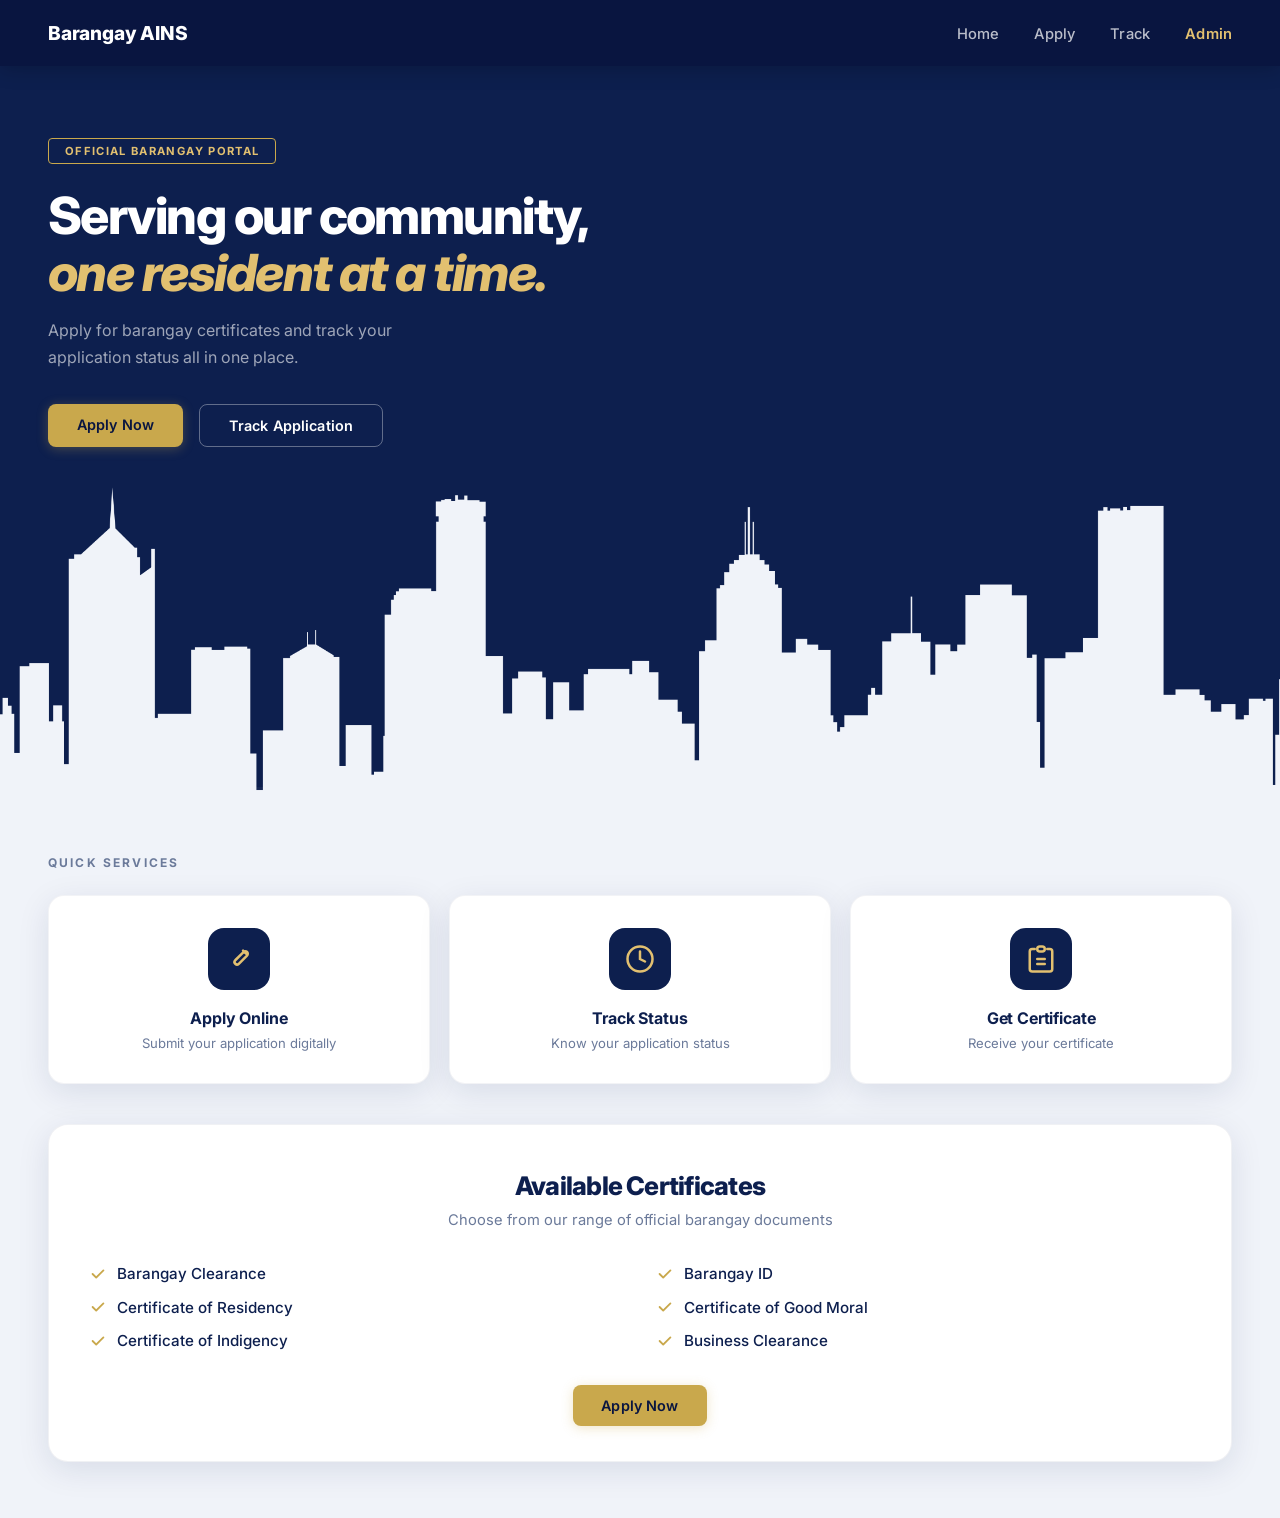
==== barangay_webapp/app/templates/user/index.html @ af9fe913 "User frontend; - index.html and index.css - apply.html, apply.css, and apply.js - track.html, track." ====
<!DOCTYPE html>
<html lang="en">
<head>
  <meta charset="UTF-8" />
  <meta name="viewport" content="width=device-width, initial-scale=1.0"/>
  <title>Barangay AINS – Official Portal</title>
  <link rel="stylesheet" href="../../static/css/index.css">
  <link href="https://fonts.googleapis.com/css2?family=Inter:wght@300;400;500;600;700;800;900&display=swap" rel="stylesheet"/>
</head>
<body>

  <!-- NAVBAR -->
  <nav class="navbar">
    <div class="nav-brand">Barangay AINS</div>
    <ul class="nav-links">
      <li><a href="index.html">Home</a></li>
      <li><a href="apply.html">Apply</a></li>
      <li><a href="track.html">Track</a></li>
      <li><a href="admin.html" class="nav-admin">Admin</a></li>
    </ul>
  </nav>

  <!-- HERO -->
  <section class="hero">
    <div class="hero-content">
      <span class="hero-badge">Official Barangay Portal</span>
      <h1 class="hero-title">
        Serving our community,<br>
        <span class="hero-title-accent">one resident at a time.</span>
      </h1>
      <p class="hero-sub">Apply for barangay certificates and track your application status all in one place.</p>
      <div class="hero-actions">
        <a href="apply.html" class="btn btn-primary">Apply Now</a>
        <a href="track.html" class="btn btn-outline">Track Application</a>
      </div>
    </div>
    <div class="hero-skyline">
      <img src="../../static/images/background.png" alt="City Skyline" />
    </div>
  </section>

  <!-- QUICK SERVICES -->
<section class="quick-services">
  <p class="section-label">Quick Services</p>
  <div class="services-grid">

    <a href="apply.html" class="service-card">
      <div class="service-icon">
        <svg xmlns="http://www.w3.org/2000/svg" width="30" height="30" fill="none" viewBox="0 0 24 24" stroke="currentColor" stroke-width="2">
          <path stroke-linecap="round" stroke-linejoin="round" d="M15.232 5.232l3.536 3.536M9 13l6.586-6.586a2 2 0 112.828 2.828L11.828 15.828A2 2 0 019 13z"/>
        </svg>
      </div>
      <h3>Apply Online</h3>
      <p>Submit your application digitally</p>
    </a>

    <a href="track.html" class="service-card">
      <div class="service-icon">
        <svg xmlns="http://www.w3.org/2000/svg" width="30" height="30" fill="none" viewBox="0 0 24 24" stroke="currentColor" stroke-width="2">
          <circle cx="12" cy="12" r="10"/>
          <path stroke-linecap="round" d="M12 6v6l4 2"/>
        </svg>
      </div>
      <h3>Track Status</h3>
      <p>Know your application status</p>
    </a>

    <a href="track.html" class="service-card">
      <div class="service-icon">
        <svg xmlns="http://www.w3.org/2000/svg" width="30" height="30" fill="none" viewBox="0 0 24 24" stroke="currentColor" stroke-width="2">
          <path stroke-linecap="round" stroke-linejoin="round" d="M9 12h6M9 16h6M7 4H5a2 2 0 00-2 2v14a2 2 0 002 2h14a2 2 0 002-2V6a2 2 0 00-2-2h-2M9 4a2 2 0 002 2h2a2 2 0 002-2M9 4a2 2 0 012-2h2a2 2 0 012 2"/>
        </svg>
      </div>
      <h3>Get Certificate</h3>
      <p>Receive your certificate</p>
    </a>

  </div>
</section>

  <!-- AVAILABLE CERTIFICATES -->
  <section class="certificates">
    <div class="cert-card">
      <h2 class="cert-title">Available Certificates</h2>
      <p class="cert-subtitle">Choose from our range of official barangay documents</p>
      <div class="cert-grid">
        <ul class="cert-list">
          <li>
            <svg class="check-icon" viewBox="0 0 20 20" fill="currentColor">
              <path fill-rule="evenodd" d="M16.707 5.293a1 1 0 010 1.414l-8 8a1 1 0 01-1.414 0l-4-4a1 1 0 011.414-1.414L8 12.586l7.293-7.293a1 1 0 011.414 0z" clip-rule="evenodd"/>
            </svg>
            Barangay Clearance
          </li>
          <li>
            <svg class="check-icon" viewBox="0 0 20 20" fill="currentColor">
              <path fill-rule="evenodd" d="M16.707 5.293a1 1 0 010 1.414l-8 8a1 1 0 01-1.414 0l-4-4a1 1 0 011.414-1.414L8 12.586l7.293-7.293a1 1 0 011.414 0z" clip-rule="evenodd"/>
            </svg>
            Certificate of Residency
          </li>
          <li>
            <svg class="check-icon" viewBox="0 0 20 20" fill="currentColor">
              <path fill-rule="evenodd" d="M16.707 5.293a1 1 0 010 1.414l-8 8a1 1 0 01-1.414 0l-4-4a1 1 0 011.414-1.414L8 12.586l7.293-7.293a1 1 0 011.414 0z" clip-rule="evenodd"/>
            </svg>
            Certificate of Indigency
          </li>
        </ul>
        <ul class="cert-list">
          <li>
            <svg class="check-icon" viewBox="0 0 20 20" fill="currentColor">
              <path fill-rule="evenodd" d="M16.707 5.293a1 1 0 010 1.414l-8 8a1 1 0 01-1.414 0l-4-4a1 1 0 011.414-1.414L8 12.586l7.293-7.293a1 1 0 011.414 0z" clip-rule="evenodd"/>
            </svg>
            Barangay ID
          </li>
          <li>
            <svg class="check-icon" viewBox="0 0 20 20" fill="currentColor">
              <path fill-rule="evenodd" d="M16.707 5.293a1 1 0 010 1.414l-8 8a1 1 0 01-1.414 0l-4-4a1 1 0 011.414-1.414L8 12.586l7.293-7.293a1 1 0 011.414 0z" clip-rule="evenodd"/>
            </svg>
            Certificate of Good Moral
          </li>
          <li>
            <svg class="check-icon" viewBox="0 0 20 20" fill="currentColor">
              <path fill-rule="evenodd" d="M16.707 5.293a1 1 0 010 1.414l-8 8a1 1 0 01-1.414 0l-4-4a1 1 0 011.414-1.414L8 12.586l7.293-7.293a1 1 0 011.414 0z" clip-rule="evenodd"/>
            </svg>
            Business Clearance
          </li>
        </ul>
      </div>
      <div class="cert-action">
        <a href="apply.html" class="btn btn-primary">Apply Now</a>
      </div>
    </div>
  </section>

</body>
</html>
---- barangay_webapp/app/static/css/index.css ----
/* =============================================
   BARANGAY AINS — index.css
   Font: Inter (unified across entire page)
   ============================================= */

*, *::before, *::after {
  box-sizing: border-box;
  margin: 0;
  padding: 0;
}

:root {
  --navy:        #0d1f4e;
  --navy-dark:   #091540;
  --navy-mid:    #162660;
  --gold:        #c9a84c;
  --gold-light:  #e2c070;
  --white:       #ffffff;
  --off-white:   #f0f3f9;
  --text-muted:  #6b7a9a;
  --card-shadow: 0 8px 32px rgba(13,31,78,0.10);
  --font:        'Inter', sans-serif;
}

html { scroll-behavior: smooth; }

body {
  font-family: var(--font);
  background-color: var(--off-white);
  color: var(--navy);
  min-height: 100vh;
  -webkit-font-smoothing: antialiased;
}

/* ── NAVBAR ─────────────────────────────────── */
.navbar {
  display: flex;
  align-items: center;
  justify-content: space-between;
  padding: 0 3rem;
  height: 66px;
  background-color: var(--navy-dark);
  position: sticky;
  top: 0;
  z-index: 100;
  box-shadow: 0 2px 20px rgba(0,0,0,0.22);
}

.nav-brand {
  font-family: var(--font);
  font-size: 1.2rem;
  font-weight: 800;
  color: var(--white);
  letter-spacing: -0.01em;
}

.nav-links {
  display: flex;
  gap: 2.2rem;
  list-style: none;
}

.nav-links a {
  color: rgba(255,255,255,0.72);
  text-decoration: none;
  font-size: 0.92rem;
  font-weight: 500;
  letter-spacing: 0.01em;
  transition: color 0.2s;
}

.nav-links a:hover       { color: var(--gold-light); }
.nav-links .nav-admin    { color: var(--gold-light); font-weight: 600; }

/* ── HERO ───────────────────────────────────── */
.hero {
  background-color: var(--navy);
  position: relative;
  overflow: hidden;
  min-height: 420px;
  display: flex;
  flex-direction: column;
  justify-content: flex-end;
  padding: 4.5rem 3rem 0;
}

.hero-content {
  position: relative;
  z-index: 2;
  max-width: 580px;
  animation: fadeUp 0.7s ease both;
}

@keyframes fadeUp {
  from { opacity: 0; transform: translateY(28px); }
  to   { opacity: 1; transform: translateY(0); }
}

.hero-badge {
  display: inline-block;
  border: 1.5px solid var(--gold);
  color: var(--gold-light);
  font-family: var(--font);
  font-size: 0.7rem;
  font-weight: 700;
  letter-spacing: 0.12em;
  text-transform: uppercase;
  padding: 0.32rem 1rem;
  border-radius: 4px;
  margin-bottom: 1.4rem;
}

.hero-title {
  font-family: var(--font);
  font-size: clamp(2.2rem, 5.5vw, 3.2rem);
  font-weight: 800;
  color: var(--white);
  line-height: 1.12;
  letter-spacing: -0.03em;
  margin-bottom: 1rem;
}

.hero-title-accent {
  color: var(--gold-light);
  font-weight: 800;
  font-style: italic;
}

.hero-sub {
  color: rgba(255,255,255,0.6);
  font-family: var(--font);
  font-size: 1rem;
  font-weight: 400;
  line-height: 1.7;
  margin-bottom: 2rem;
  max-width: 420px;
}

.hero-actions {
  display: flex;
  gap: 1rem;
  flex-wrap: wrap;
  margin-bottom: 2.5rem;
}

/* ── SKYLINE ────────────────────────────────── */
.hero-skyline {
  width: 100vw;
  position: relative;
  left: 50%;
  transform: translateX(-50%);
}

.hero-skyline img {
  width: 100%;
  height: auto;
  display: block;
}

/* ── BUTTONS ────────────────────────────────── */
.btn {
  display: inline-block;
  font-family: var(--font);
  font-size: 0.9rem;
  font-weight: 600;
  letter-spacing: 0.01em;
  padding: 0.75rem 1.8rem;
  border-radius: 8px;
  text-decoration: none;
  transition: background 0.2s, color 0.2s, box-shadow 0.2s, transform 0.15s;
  cursor: pointer;
}

.btn-primary {
  background: var(--gold);
  color: var(--navy-dark);
  box-shadow: 0 2px 12px rgba(201,168,76,0.30);
}

.btn-primary:hover {
  background: var(--gold-light);
  transform: translateY(-2px);
  box-shadow: 0 6px 20px rgba(201,168,76,0.40);
}

.btn-outline {
  background: transparent;
  color: var(--white);
  border: 1.5px solid rgba(255,255,255,0.35);
}

.btn-outline:hover {
  border-color: var(--gold-light);
  color: var(--gold-light);
  transform: translateY(-2px);
}

/* ── QUICK SERVICES ─────────────────────────── */
.quick-services {
  background: var(--off-white);
  padding: 3.5rem 3rem 2.5rem;
}

.section-label {
  font-family: var(--font);
  font-size: 0.75rem;
  font-weight: 700;
  letter-spacing: 0.18em;
  color: var(--text-muted);
  text-transform: uppercase;
  margin-bottom: 1.6rem;
}

.services-grid {
  display: grid;
  grid-template-columns: repeat(3, 1fr);
  gap: 1.2rem;
}

.service-card {
  text-decoration: none;      /* remove underline */
  color: inherit;             /* keep text color from parent */
  display: flex;              /* already there, but ensure it's present */
  flex-direction: column;
  align-items: center;
  text-align: center;
  background: var(--white);
  border-radius: 16px;
  padding: 2rem 1.5rem 1.8rem;
  display: flex;
  flex-direction: column;
  align-items: center;
  text-align: center;
  box-shadow: var(--card-shadow);
  transition: transform 0.2s, box-shadow 0.2s;
  cursor: pointer;
  border: 1px solid rgba(13,31,78,0.05);
}

.service-card:hover {
  transform: translateY(-5px);
  box-shadow: 0 18px 44px rgba(13,31,78,0.13);
}

.service-icon {
  width: 62px;
  height: 62px;
  border-radius: 16px;
  background: var(--navy);
  display: flex;
  align-items: center;
  justify-content: center;
  color: var(--gold-light);
  margin-bottom: 1.1rem;
  transition: background 0.2s;
}

.service-card:hover .service-icon {
  background: var(--gold);
  color: var(--navy-dark);
}

.service-card h3 {
  font-family: var(--font);
  font-size: 1rem;
  font-weight: 700;
  color: var(--navy);
  margin-bottom: 0.4rem;
  letter-spacing: -0.01em;
}

.service-card p {
  font-family: var(--font);
  font-size: 0.82rem;
  font-weight: 400;
  color: var(--text-muted);
  line-height: 1.5;
}

/* ── CERTIFICATES ───────────────────────────── */
.certificates {
  padding: 0 3rem 3.5rem;
  background: var(--off-white);
}

.cert-card {
  background: var(--white);
  border-radius: 20px;
  box-shadow: var(--card-shadow);
  padding: 2.8rem 2.5rem 2.2rem;
  border: 1px solid rgba(13,31,78,0.06);
}

.cert-title {
  font-family: var(--font);
  font-size: 1.6rem;
  font-weight: 800;
  letter-spacing: -0.03em;
  color: var(--navy);
  text-align: center;
  margin-bottom: 0.5rem;
}

.cert-subtitle {
  font-family: var(--font);
  font-size: 0.92rem;
  font-weight: 400;
  color: var(--text-muted);
  text-align: center;
  margin-bottom: 2rem;
  line-height: 1.6;
}

.cert-grid {
  display: grid;
  grid-template-columns: 1fr 1fr;
  gap: 0.5rem 2rem;
  margin-bottom: 2.2rem;
}

.cert-list {
  list-style: none;
  display: flex;
  flex-direction: column;
  gap: 0.9rem;
}

.cert-list li {
  display: flex;
  align-items: center;
  gap: 0.65rem;
  font-family: var(--font);
  font-size: 0.95rem;
  font-weight: 500;
  color: var(--navy);
}

.check-icon {
  width: 18px;
  height: 18px;
  color: var(--gold);
  flex-shrink: 0;
}

.cert-action {
  text-align: center;
}

/* ── RESPONSIVE ─────────────────────────────── */
@media (max-width: 640px) {
  .navbar          { padding: 0 1.4rem; }
  .nav-links       { gap: 1.2rem; }
  .hero            { padding: 3rem 1.4rem 0; }
  .quick-services  { padding: 2.5rem 1.4rem 2rem; }
  .certificates    { padding: 0 1.4rem 2.5rem; }
  .services-grid   { grid-template-columns: 1fr; }
  .cert-grid       { grid-template-columns: 1fr; }
  .hero-title      { font-size: 2rem; }
}
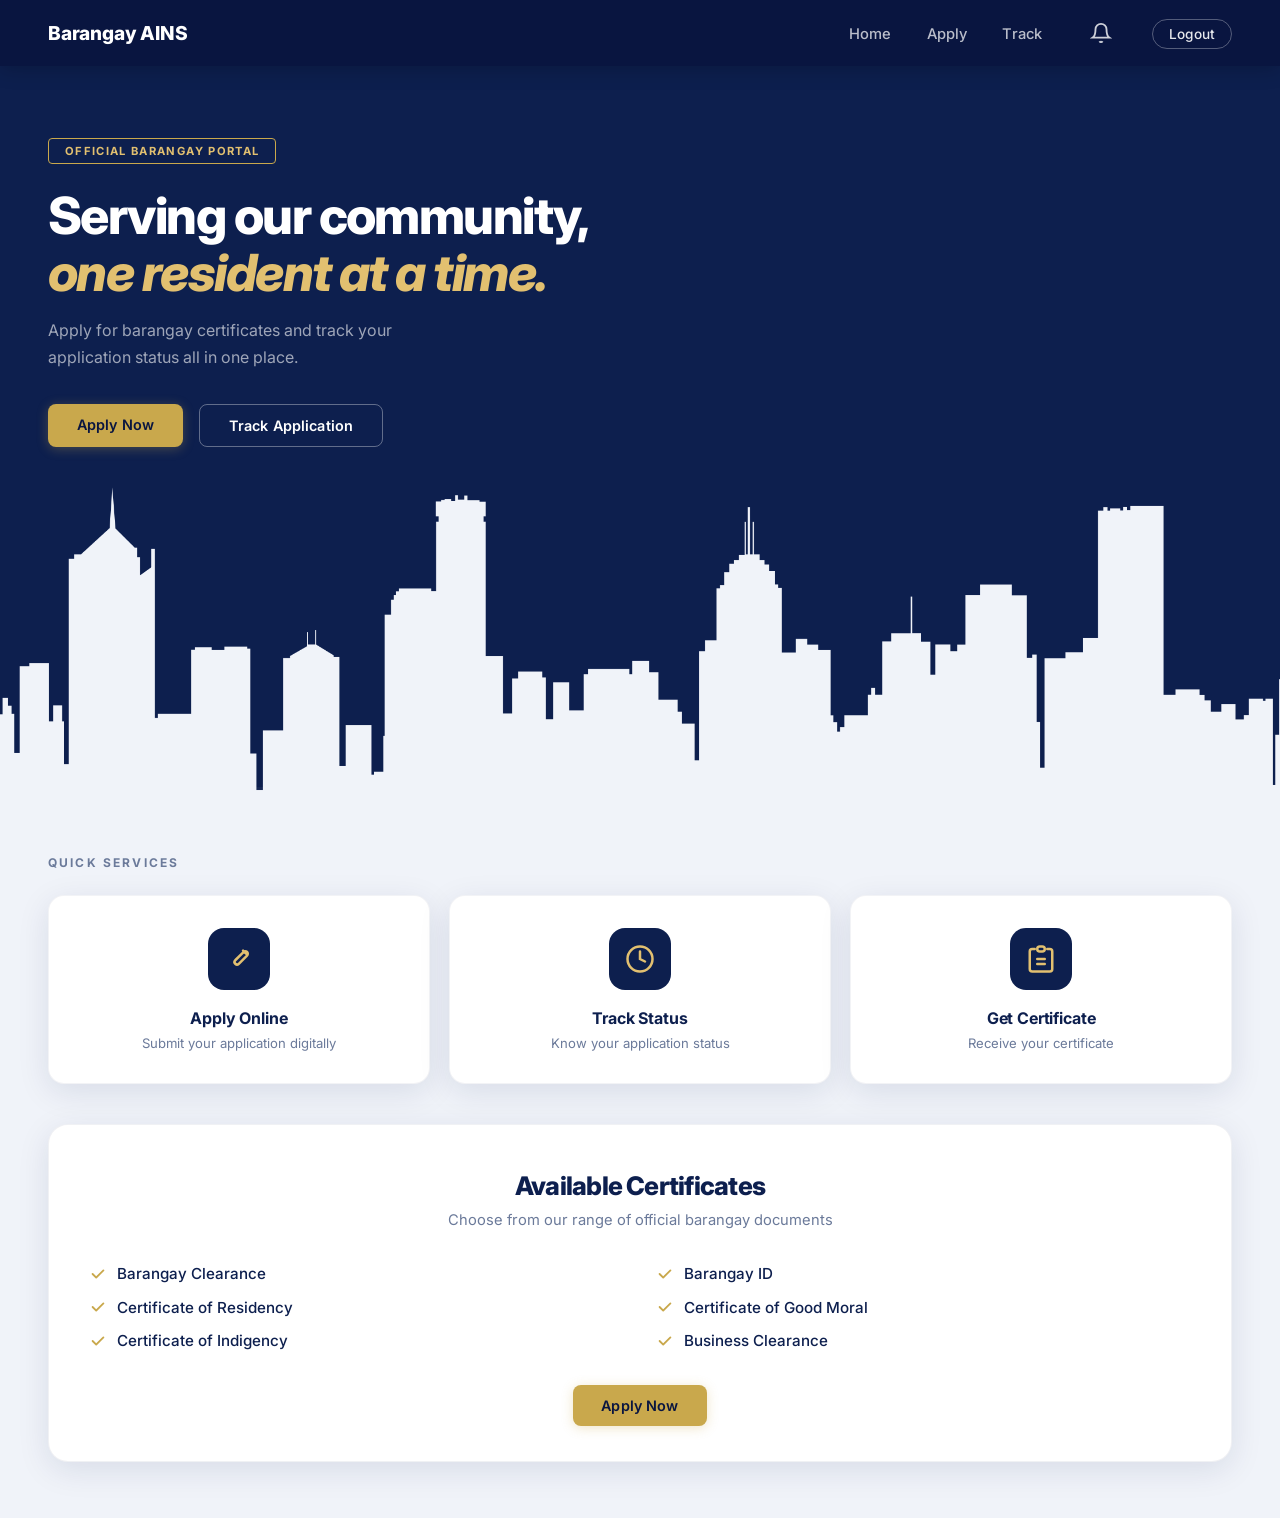
==== commit 410dc025: "added - user_login - user_register - notification in user header - log out in user header" ====
--- a/barangay_webapp/app/templates/user/index.html
+++ b/barangay_webapp/app/templates/user/index.html
@@ -9,18 +9,31 @@
 </head>
 <body>
 
-  <!-- NAVBAR -->
+  <!-- NAVBAR with notification (no badge) and logout -->
   <nav class="navbar">
     <div class="nav-brand">Barangay AINS</div>
     <ul class="nav-links">
       <li><a href="index.html">Home</a></li>
       <li><a href="apply.html">Apply</a></li>
       <li><a href="track.html">Track</a></li>
-      <li><a href="admin.html" class="nav-admin">Admin</a></li>
+      <!-- Notification icon (no number badge) -->
+      <li class="nav-notification">
+        <button class="notif-btn" id="notifBtn">
+          <svg class="bell-icon" viewBox="0 0 24 24" fill="none" stroke="currentColor" stroke-width="2">
+            <path d="M18 8A6 6 0 0 0 6 8c0 7-3 9-3 9h18s-3-2-3-9" />
+            <path d="M13.73 21a2 2 0 0 1-3.46 0" />
+          </svg>
+          <!-- badge span removed (no number) -->
+        </button>
+      </li>
+      <!-- Logout button -->
+      <li class="nav-logout">
+        <a href="./user_login.html" class="logout-btn">Logout</a>
+      </li>
     </ul>
   </nav>
 
-  <!-- HERO -->
+  <!-- rest of the page unchanged -->
   <section class="hero">
     <div class="hero-content">
       <span class="hero-badge">Official Barangay Portal</span>
@@ -35,101 +48,62 @@
       </div>
     </div>
     <div class="hero-skyline">
-      <img src="../../static/images/background.png" alt="City Skyline" />
+      <img src="../../static/images/user-background1.png" alt="City Skyline" />
     </div>
   </section>
 
-  <!-- QUICK SERVICES -->
-<section class="quick-services">
-  <p class="section-label">Quick Services</p>
-  <div class="services-grid">
+  <section class="quick-services">
+    <p class="section-label">Quick Services</p>
+    <div class="services-grid">
+      <a href="apply.html" class="service-card">
+        <div class="service-icon">
+          <svg xmlns="http://www.w3.org/2000/svg" width="30" height="30" fill="none" viewBox="0 0 24 24" stroke="currentColor" stroke-width="2">
+            <path stroke-linecap="round" stroke-linejoin="round" d="M15.232 5.232l3.536 3.536M9 13l6.586-6.586a2 2 0 112.828 2.828L11.828 15.828A2 2 0 019 13z"/>
+          </svg>
+        </div>
+        <h3>Apply Online</h3>
+        <p>Submit your application digitally</p>
+      </a>
+      <a href="track.html" class="service-card">
+        <div class="service-icon">
+          <svg xmlns="http://www.w3.org/2000/svg" width="30" height="30" fill="none" viewBox="0 0 24 24" stroke="currentColor" stroke-width="2">
+            <circle cx="12" cy="12" r="10"/>
+            <path stroke-linecap="round" d="M12 6v6l4 2"/>
+          </svg>
+        </div>
+        <h3>Track Status</h3>
+        <p>Know your application status</p>
+      </a>
+      <a href="track.html" class="service-card">
+        <div class="service-icon">
+          <svg xmlns="http://www.w3.org/2000/svg" width="30" height="30" fill="none" viewBox="0 0 24 24" stroke="currentColor" stroke-width="2">
+            <path stroke-linecap="round" stroke-linejoin="round" d="M9 12h6M9 16h6M7 4H5a2 2 0 00-2 2v14a2 2 0 002 2h14a2 2 0 002-2V6a2 2 0 00-2-2h-2M9 4a2 2 0 002 2h2a2 2 0 002-2M9 4a2 2 0 012-2h2a2 2 0 012 2"/>
+          </svg>
+        </div>
+        <h3>Get Certificate</h3>
+        <p>Receive your certificate</p>
+      </a>
+    </div>
+  </section>
 
-    <a href="apply.html" class="service-card">
-      <div class="service-icon">
-        <svg xmlns="http://www.w3.org/2000/svg" width="30" height="30" fill="none" viewBox="0 0 24 24" stroke="currentColor" stroke-width="2">
-          <path stroke-linecap="round" stroke-linejoin="round" d="M15.232 5.232l3.536 3.536M9 13l6.586-6.586a2 2 0 112.828 2.828L11.828 15.828A2 2 0 019 13z"/>
-        </svg>
-      </div>
-      <h3>Apply Online</h3>
-      <p>Submit your application digitally</p>
-    </a>
-
-    <a href="track.html" class="service-card">
-      <div class="service-icon">
-        <svg xmlns="http://www.w3.org/2000/svg" width="30" height="30" fill="none" viewBox="0 0 24 24" stroke="currentColor" stroke-width="2">
-          <circle cx="12" cy="12" r="10"/>
-          <path stroke-linecap="round" d="M12 6v6l4 2"/>
-        </svg>
-      </div>
-      <h3>Track Status</h3>
-      <p>Know your application status</p>
-    </a>
-
-    <a href="track.html" class="service-card">
-      <div class="service-icon">
-        <svg xmlns="http://www.w3.org/2000/svg" width="30" height="30" fill="none" viewBox="0 0 24 24" stroke="currentColor" stroke-width="2">
-          <path stroke-linecap="round" stroke-linejoin="round" d="M9 12h6M9 16h6M7 4H5a2 2 0 00-2 2v14a2 2 0 002 2h14a2 2 0 002-2V6a2 2 0 00-2-2h-2M9 4a2 2 0 002 2h2a2 2 0 002-2M9 4a2 2 0 012-2h2a2 2 0 012 2"/>
-        </svg>
-      </div>
-      <h3>Get Certificate</h3>
-      <p>Receive your certificate</p>
-    </a>
-
-  </div>
-</section>
-
-  <!-- AVAILABLE CERTIFICATES -->
   <section class="certificates">
     <div class="cert-card">
       <h2 class="cert-title">Available Certificates</h2>
       <p class="cert-subtitle">Choose from our range of official barangay documents</p>
       <div class="cert-grid">
         <ul class="cert-list">
-          <li>
-            <svg class="check-icon" viewBox="0 0 20 20" fill="currentColor">
-              <path fill-rule="evenodd" d="M16.707 5.293a1 1 0 010 1.414l-8 8a1 1 0 01-1.414 0l-4-4a1 1 0 011.414-1.414L8 12.586l7.293-7.293a1 1 0 011.414 0z" clip-rule="evenodd"/>
-            </svg>
-            Barangay Clearance
-          </li>
-          <li>
-            <svg class="check-icon" viewBox="0 0 20 20" fill="currentColor">
-              <path fill-rule="evenodd" d="M16.707 5.293a1 1 0 010 1.414l-8 8a1 1 0 01-1.414 0l-4-4a1 1 0 011.414-1.414L8 12.586l7.293-7.293a1 1 0 011.414 0z" clip-rule="evenodd"/>
-            </svg>
-            Certificate of Residency
-          </li>
-          <li>
-            <svg class="check-icon" viewBox="0 0 20 20" fill="currentColor">
-              <path fill-rule="evenodd" d="M16.707 5.293a1 1 0 010 1.414l-8 8a1 1 0 01-1.414 0l-4-4a1 1 0 011.414-1.414L8 12.586l7.293-7.293a1 1 0 011.414 0z" clip-rule="evenodd"/>
-            </svg>
-            Certificate of Indigency
-          </li>
+          <li><svg class="check-icon" viewBox="0 0 20 20" fill="currentColor"><path fill-rule="evenodd" d="M16.707 5.293a1 1 0 010 1.414l-8 8a1 1 0 01-1.414 0l-4-4a1 1 0 011.414-1.414L8 12.586l7.293-7.293a1 1 0 011.414 0z" clip-rule="evenodd"/></svg>Barangay Clearance</li>
+          <li><svg class="check-icon" viewBox="0 0 20 20" fill="currentColor"><path fill-rule="evenodd" d="M16.707 5.293a1 1 0 010 1.414l-8 8a1 1 0 01-1.414 0l-4-4a1 1 0 011.414-1.414L8 12.586l7.293-7.293a1 1 0 011.414 0z" clip-rule="evenodd"/></svg>Certificate of Residency</li>
+          <li><svg class="check-icon" viewBox="0 0 20 20" fill="currentColor"><path fill-rule="evenodd" d="M16.707 5.293a1 1 0 010 1.414l-8 8a1 1 0 01-1.414 0l-4-4a1 1 0 011.414-1.414L8 12.586l7.293-7.293a1 1 0 011.414 0z" clip-rule="evenodd"/></svg>Certificate of Indigency</li>
         </ul>
         <ul class="cert-list">
-          <li>
-            <svg class="check-icon" viewBox="0 0 20 20" fill="currentColor">
-              <path fill-rule="evenodd" d="M16.707 5.293a1 1 0 010 1.414l-8 8a1 1 0 01-1.414 0l-4-4a1 1 0 011.414-1.414L8 12.586l7.293-7.293a1 1 0 011.414 0z" clip-rule="evenodd"/>
-            </svg>
-            Barangay ID
-          </li>
-          <li>
-            <svg class="check-icon" viewBox="0 0 20 20" fill="currentColor">
-              <path fill-rule="evenodd" d="M16.707 5.293a1 1 0 010 1.414l-8 8a1 1 0 01-1.414 0l-4-4a1 1 0 011.414-1.414L8 12.586l7.293-7.293a1 1 0 011.414 0z" clip-rule="evenodd"/>
-            </svg>
-            Certificate of Good Moral
-          </li>
-          <li>
-            <svg class="check-icon" viewBox="0 0 20 20" fill="currentColor">
-              <path fill-rule="evenodd" d="M16.707 5.293a1 1 0 010 1.414l-8 8a1 1 0 01-1.414 0l-4-4a1 1 0 011.414-1.414L8 12.586l7.293-7.293a1 1 0 011.414 0z" clip-rule="evenodd"/>
-            </svg>
-            Business Clearance
-          </li>
+          <li><svg class="check-icon" viewBox="0 0 20 20" fill="currentColor"><path fill-rule="evenodd" d="M16.707 5.293a1 1 0 010 1.414l-8 8a1 1 0 01-1.414 0l-4-4a1 1 0 011.414-1.414L8 12.586l7.293-7.293a1 1 0 011.414 0z" clip-rule="evenodd"/></svg>Barangay ID</li>
+          <li><svg class="check-icon" viewBox="0 0 20 20" fill="currentColor"><path fill-rule="evenodd" d="M16.707 5.293a1 1 0 010 1.414l-8 8a1 1 0 01-1.414 0l-4-4a1 1 0 011.414-1.414L8 12.586l7.293-7.293a1 1 0 011.414 0z" clip-rule="evenodd"/></svg>Certificate of Good Moral</li>
+          <li><svg class="check-icon" viewBox="0 0 20 20" fill="currentColor"><path fill-rule="evenodd" d="M16.707 5.293a1 1 0 010 1.414l-8 8a1 1 0 01-1.414 0l-4-4a1 1 0 011.414-1.414L8 12.586l7.293-7.293a1 1 0 011.414 0z" clip-rule="evenodd"/></svg>Business Clearance</li>
         </ul>
       </div>
-      <div class="cert-action">
-        <a href="apply.html" class="btn btn-primary">Apply Now</a>
-      </div>
+      <div class="cert-action"><a href="apply.html" class="btn btn-primary">Apply Now</a></div>
     </div>
   </section>
-
 </body>
 </html>
--- a/barangay_webapp/app/static/css/index.css
+++ b/barangay_webapp/app/static/css/index.css
@@ -1,8 +1,3 @@
-/* =============================================
-   BARANGAY AINS — index.css
-   Font: Inter (unified across entire page)
-   ============================================= */
-
 *, *::before, *::after {
   box-sizing: border-box;
   margin: 0;
@@ -32,7 +27,6 @@
   -webkit-font-smoothing: antialiased;
 }
 
-/* ── NAVBAR ─────────────────────────────────── */
 .navbar {
   display: flex;
   align-items: center;
@@ -69,10 +63,101 @@
   transition: color 0.2s;
 }
 
+.nav-links {
+  display: flex;
+  gap: 2.2rem;
+  list-style: none;
+  align-items: center;
+}
+
+.nav-notification {
+  position: relative;
+  margin-left: 0.5rem;
+}
+
+.notif-btn {
+  background: none;
+  border: none;
+  cursor: pointer;
+  display: flex;
+  align-items: center;
+  justify-content: center;
+  padding: 0.3rem;
+  border-radius: 40px;
+  transition: background 0.2s;
+}
+
+.notif-btn:hover {
+  background: rgba(255,255,255,0.1);
+}
+
+.bell-icon {
+  width: 22px;
+  height: 22px;
+  color: rgba(255,255,255,0.8);
+  transition: color 0.2s;
+}
+
+.notif-btn:hover .bell-icon {
+  color: var(--gold-light);
+}
+
+.notif-badge {
+  position: absolute;
+  top: -5px;
+  right: -8px;
+  background-color: #dc2626;
+  color: white;
+  font-size: 0.65rem;
+  font-weight: 700;
+  padding: 0.15rem 0.4rem;
+  border-radius: 20px;
+  min-width: 18px;
+  text-align: center;
+  line-height: 1;
+  box-shadow: 0 0 0 2px var(--navy-dark);
+}
+
+.nav-logout .logout-btn {
+  background: transparent;
+  border: 1px solid rgba(255,255,255,0.3);
+  padding: 0.4rem 1rem;
+  border-radius: 30px;
+  color: rgba(255,255,255,0.9);
+  font-size: 0.85rem;
+  font-weight: 500;
+  transition: all 0.2s;
+  text-decoration: none;
+}
+
+.nav-logout .logout-btn:hover {
+  border-color: var(--gold-light);
+  color: var(--gold-light);
+  background: rgba(201,168,76,0.1);
+}
+
+@media (max-width: 640px) {
+  .nav-links {
+    gap: 1rem;
+  }
+  .nav-notification {
+    margin-left: 0;
+  }
+  .notif-badge {
+    top: -8px;
+    right: -6px;
+    font-size: 0.6rem;
+    padding: 0.1rem 0.35rem;
+  }
+  .nav-logout .logout-btn {
+    padding: 0.3rem 0.8rem;
+    font-size: 0.75rem;
+  }
+}
+
 .nav-links a:hover       { color: var(--gold-light); }
 .nav-links .nav-admin    { color: var(--gold-light); font-weight: 600; }
 
-/* ── HERO ───────────────────────────────────── */
 .hero {
   background-color: var(--navy);
   position: relative;
@@ -143,7 +228,6 @@
   margin-bottom: 2.5rem;
 }
 
-/* ── SKYLINE ────────────────────────────────── */
 .hero-skyline {
   width: 100vw;
   position: relative;
@@ -157,7 +241,6 @@
   display: block;
 }
 
-/* ── BUTTONS ────────────────────────────────── */
 .btn {
   display: inline-block;
   font-family: var(--font);
@@ -195,7 +278,6 @@
   transform: translateY(-2px);
 }
 
-/* ── QUICK SERVICES ─────────────────────────── */
 .quick-services {
   background: var(--off-white);
   padding: 3.5rem 3rem 2.5rem;
@@ -218,9 +300,9 @@
 }
 
 .service-card {
-  text-decoration: none;      /* remove underline */
-  color: inherit;             /* keep text color from parent */
-  display: flex;              /* already there, but ensure it's present */
+  text-decoration: none;
+  color: inherit;
+  display: flex;
   flex-direction: column;
   align-items: center;
   text-align: center;
@@ -277,7 +359,6 @@
   line-height: 1.5;
 }
 
-/* ── CERTIFICATES ───────────────────────────── */
 .certificates {
   padding: 0 3rem 3.5rem;
   background: var(--off-white);
@@ -346,7 +427,6 @@
   text-align: center;
 }
 
-/* ── RESPONSIVE ─────────────────────────────── */
 @media (max-width: 640px) {
   .navbar          { padding: 0 1.4rem; }
   .nav-links       { gap: 1.2rem; }
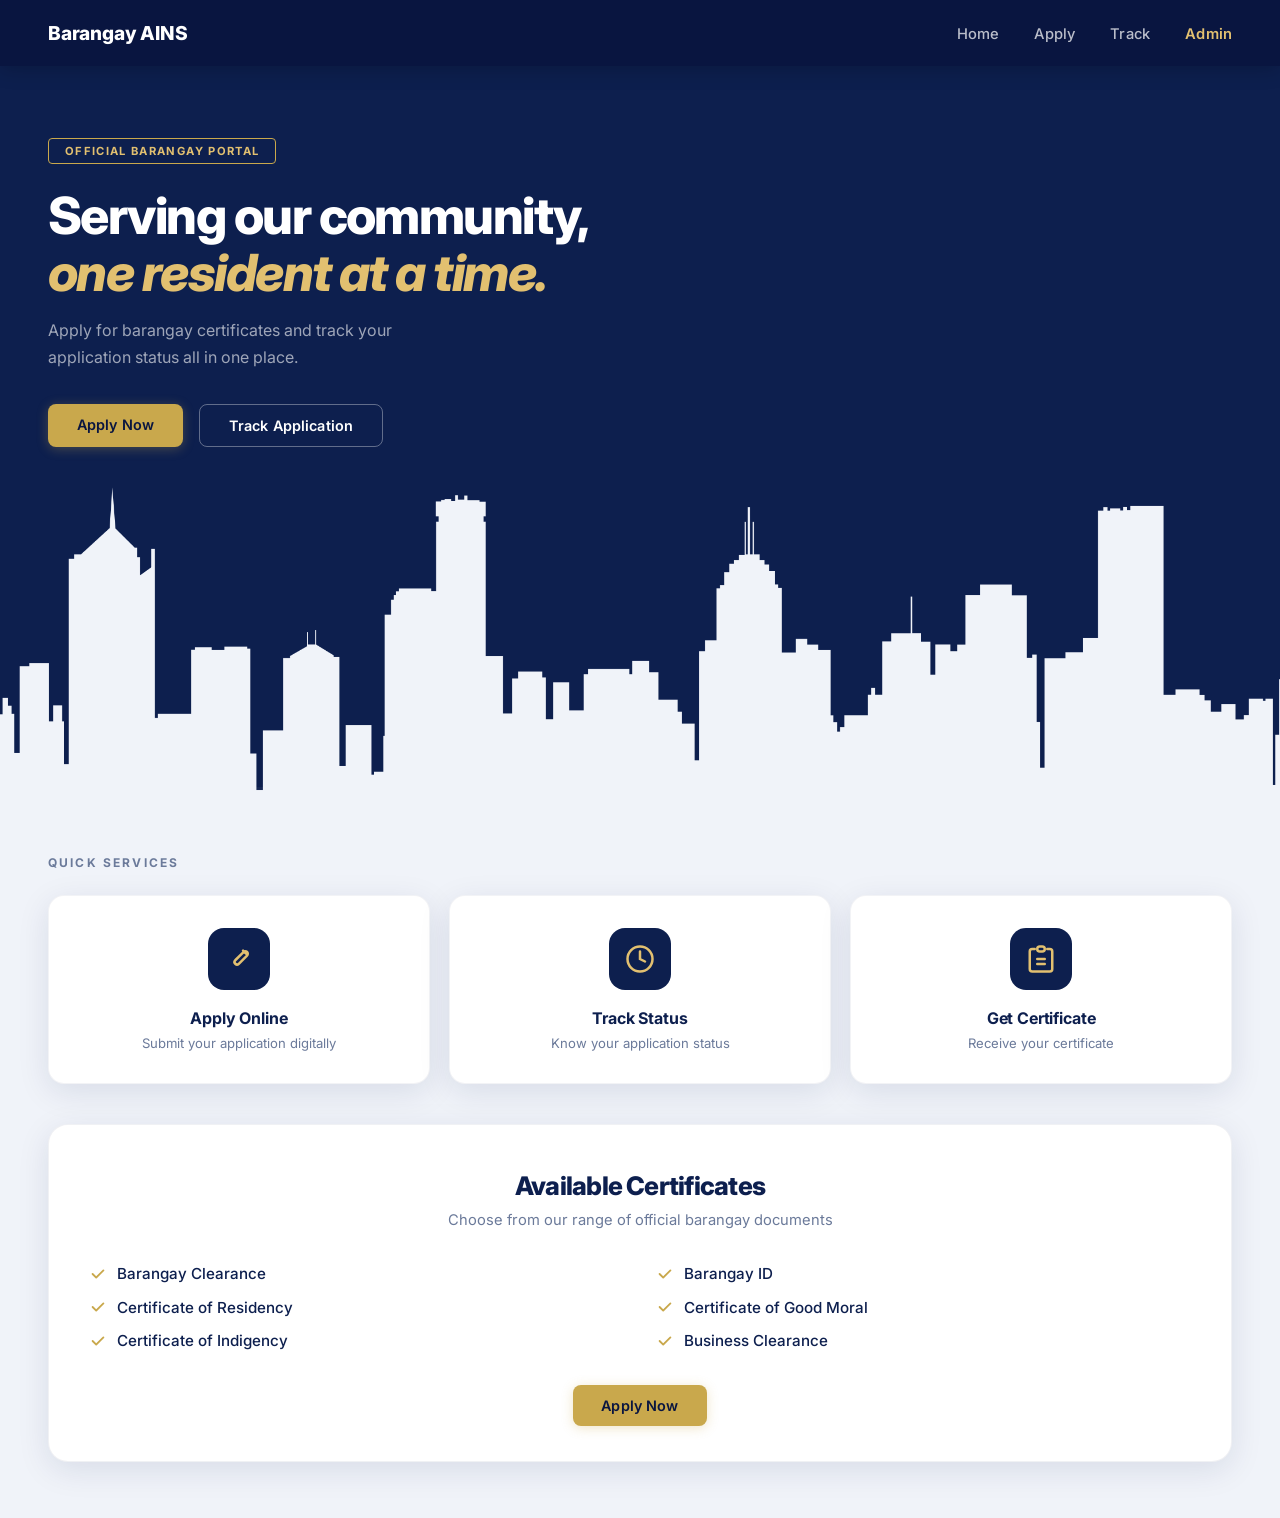
==== commit e4852262: "Merge branch 'Frontend_Admin' of https://github.com/Angelo-T751/barangay_webapp into Frontend_Admin" ====
--- a/barangay_webapp/app/templates/user/index.html
+++ b/barangay_webapp/app/templates/user/index.html
@@ -9,31 +9,18 @@
 </head>
 <body>
 
-  <!-- NAVBAR with notification (no badge) and logout -->
+  <!-- NAVBAR -->
   <nav class="navbar">
     <div class="nav-brand">Barangay AINS</div>
     <ul class="nav-links">
       <li><a href="index.html">Home</a></li>
       <li><a href="apply.html">Apply</a></li>
       <li><a href="track.html">Track</a></li>
-      <!-- Notification icon (no number badge) -->
-      <li class="nav-notification">
-        <button class="notif-btn" id="notifBtn">
-          <svg class="bell-icon" viewBox="0 0 24 24" fill="none" stroke="currentColor" stroke-width="2">
-            <path d="M18 8A6 6 0 0 0 6 8c0 7-3 9-3 9h18s-3-2-3-9" />
-            <path d="M13.73 21a2 2 0 0 1-3.46 0" />
-          </svg>
-          <!-- badge span removed (no number) -->
-        </button>
-      </li>
-      <!-- Logout button -->
-      <li class="nav-logout">
-        <a href="./user_login.html" class="logout-btn">Logout</a>
-      </li>
+      <li><a href="admin.html" class="nav-admin">Admin</a></li>
     </ul>
   </nav>
 
-  <!-- rest of the page unchanged -->
+  <!-- HERO -->
   <section class="hero">
     <div class="hero-content">
       <span class="hero-badge">Official Barangay Portal</span>
@@ -48,62 +35,101 @@
       </div>
     </div>
     <div class="hero-skyline">
-      <img src="../../static/images/user-background1.png" alt="City Skyline" />
+      <img src="../../static/images/background.png" alt="City Skyline" />
     </div>
   </section>
 
-  <section class="quick-services">
-    <p class="section-label">Quick Services</p>
-    <div class="services-grid">
-      <a href="apply.html" class="service-card">
-        <div class="service-icon">
-          <svg xmlns="http://www.w3.org/2000/svg" width="30" height="30" fill="none" viewBox="0 0 24 24" stroke="currentColor" stroke-width="2">
-            <path stroke-linecap="round" stroke-linejoin="round" d="M15.232 5.232l3.536 3.536M9 13l6.586-6.586a2 2 0 112.828 2.828L11.828 15.828A2 2 0 019 13z"/>
-          </svg>
-        </div>
-        <h3>Apply Online</h3>
-        <p>Submit your application digitally</p>
-      </a>
-      <a href="track.html" class="service-card">
-        <div class="service-icon">
-          <svg xmlns="http://www.w3.org/2000/svg" width="30" height="30" fill="none" viewBox="0 0 24 24" stroke="currentColor" stroke-width="2">
-            <circle cx="12" cy="12" r="10"/>
-            <path stroke-linecap="round" d="M12 6v6l4 2"/>
-          </svg>
-        </div>
-        <h3>Track Status</h3>
-        <p>Know your application status</p>
-      </a>
-      <a href="track.html" class="service-card">
-        <div class="service-icon">
-          <svg xmlns="http://www.w3.org/2000/svg" width="30" height="30" fill="none" viewBox="0 0 24 24" stroke="currentColor" stroke-width="2">
-            <path stroke-linecap="round" stroke-linejoin="round" d="M9 12h6M9 16h6M7 4H5a2 2 0 00-2 2v14a2 2 0 002 2h14a2 2 0 002-2V6a2 2 0 00-2-2h-2M9 4a2 2 0 002 2h2a2 2 0 002-2M9 4a2 2 0 012-2h2a2 2 0 012 2"/>
-          </svg>
-        </div>
-        <h3>Get Certificate</h3>
-        <p>Receive your certificate</p>
-      </a>
-    </div>
-  </section>
+  <!-- QUICK SERVICES -->
+<section class="quick-services">
+  <p class="section-label">Quick Services</p>
+  <div class="services-grid">
 
+    <a href="apply.html" class="service-card">
+      <div class="service-icon">
+        <svg xmlns="http://www.w3.org/2000/svg" width="30" height="30" fill="none" viewBox="0 0 24 24" stroke="currentColor" stroke-width="2">
+          <path stroke-linecap="round" stroke-linejoin="round" d="M15.232 5.232l3.536 3.536M9 13l6.586-6.586a2 2 0 112.828 2.828L11.828 15.828A2 2 0 019 13z"/>
+        </svg>
+      </div>
+      <h3>Apply Online</h3>
+      <p>Submit your application digitally</p>
+    </a>
+
+    <a href="track.html" class="service-card">
+      <div class="service-icon">
+        <svg xmlns="http://www.w3.org/2000/svg" width="30" height="30" fill="none" viewBox="0 0 24 24" stroke="currentColor" stroke-width="2">
+          <circle cx="12" cy="12" r="10"/>
+          <path stroke-linecap="round" d="M12 6v6l4 2"/>
+        </svg>
+      </div>
+      <h3>Track Status</h3>
+      <p>Know your application status</p>
+    </a>
+
+    <a href="track.html" class="service-card">
+      <div class="service-icon">
+        <svg xmlns="http://www.w3.org/2000/svg" width="30" height="30" fill="none" viewBox="0 0 24 24" stroke="currentColor" stroke-width="2">
+          <path stroke-linecap="round" stroke-linejoin="round" d="M9 12h6M9 16h6M7 4H5a2 2 0 00-2 2v14a2 2 0 002 2h14a2 2 0 002-2V6a2 2 0 00-2-2h-2M9 4a2 2 0 002 2h2a2 2 0 002-2M9 4a2 2 0 012-2h2a2 2 0 012 2"/>
+        </svg>
+      </div>
+      <h3>Get Certificate</h3>
+      <p>Receive your certificate</p>
+    </a>
+
+  </div>
+</section>
+
+  <!-- AVAILABLE CERTIFICATES -->
   <section class="certificates">
     <div class="cert-card">
       <h2 class="cert-title">Available Certificates</h2>
       <p class="cert-subtitle">Choose from our range of official barangay documents</p>
       <div class="cert-grid">
         <ul class="cert-list">
-          <li><svg class="check-icon" viewBox="0 0 20 20" fill="currentColor"><path fill-rule="evenodd" d="M16.707 5.293a1 1 0 010 1.414l-8 8a1 1 0 01-1.414 0l-4-4a1 1 0 011.414-1.414L8 12.586l7.293-7.293a1 1 0 011.414 0z" clip-rule="evenodd"/></svg>Barangay Clearance</li>
-          <li><svg class="check-icon" viewBox="0 0 20 20" fill="currentColor"><path fill-rule="evenodd" d="M16.707 5.293a1 1 0 010 1.414l-8 8a1 1 0 01-1.414 0l-4-4a1 1 0 011.414-1.414L8 12.586l7.293-7.293a1 1 0 011.414 0z" clip-rule="evenodd"/></svg>Certificate of Residency</li>
-          <li><svg class="check-icon" viewBox="0 0 20 20" fill="currentColor"><path fill-rule="evenodd" d="M16.707 5.293a1 1 0 010 1.414l-8 8a1 1 0 01-1.414 0l-4-4a1 1 0 011.414-1.414L8 12.586l7.293-7.293a1 1 0 011.414 0z" clip-rule="evenodd"/></svg>Certificate of Indigency</li>
+          <li>
+            <svg class="check-icon" viewBox="0 0 20 20" fill="currentColor">
+              <path fill-rule="evenodd" d="M16.707 5.293a1 1 0 010 1.414l-8 8a1 1 0 01-1.414 0l-4-4a1 1 0 011.414-1.414L8 12.586l7.293-7.293a1 1 0 011.414 0z" clip-rule="evenodd"/>
+            </svg>
+            Barangay Clearance
+          </li>
+          <li>
+            <svg class="check-icon" viewBox="0 0 20 20" fill="currentColor">
+              <path fill-rule="evenodd" d="M16.707 5.293a1 1 0 010 1.414l-8 8a1 1 0 01-1.414 0l-4-4a1 1 0 011.414-1.414L8 12.586l7.293-7.293a1 1 0 011.414 0z" clip-rule="evenodd"/>
+            </svg>
+            Certificate of Residency
+          </li>
+          <li>
+            <svg class="check-icon" viewBox="0 0 20 20" fill="currentColor">
+              <path fill-rule="evenodd" d="M16.707 5.293a1 1 0 010 1.414l-8 8a1 1 0 01-1.414 0l-4-4a1 1 0 011.414-1.414L8 12.586l7.293-7.293a1 1 0 011.414 0z" clip-rule="evenodd"/>
+            </svg>
+            Certificate of Indigency
+          </li>
         </ul>
         <ul class="cert-list">
-          <li><svg class="check-icon" viewBox="0 0 20 20" fill="currentColor"><path fill-rule="evenodd" d="M16.707 5.293a1 1 0 010 1.414l-8 8a1 1 0 01-1.414 0l-4-4a1 1 0 011.414-1.414L8 12.586l7.293-7.293a1 1 0 011.414 0z" clip-rule="evenodd"/></svg>Barangay ID</li>
-          <li><svg class="check-icon" viewBox="0 0 20 20" fill="currentColor"><path fill-rule="evenodd" d="M16.707 5.293a1 1 0 010 1.414l-8 8a1 1 0 01-1.414 0l-4-4a1 1 0 011.414-1.414L8 12.586l7.293-7.293a1 1 0 011.414 0z" clip-rule="evenodd"/></svg>Certificate of Good Moral</li>
-          <li><svg class="check-icon" viewBox="0 0 20 20" fill="currentColor"><path fill-rule="evenodd" d="M16.707 5.293a1 1 0 010 1.414l-8 8a1 1 0 01-1.414 0l-4-4a1 1 0 011.414-1.414L8 12.586l7.293-7.293a1 1 0 011.414 0z" clip-rule="evenodd"/></svg>Business Clearance</li>
+          <li>
+            <svg class="check-icon" viewBox="0 0 20 20" fill="currentColor">
+              <path fill-rule="evenodd" d="M16.707 5.293a1 1 0 010 1.414l-8 8a1 1 0 01-1.414 0l-4-4a1 1 0 011.414-1.414L8 12.586l7.293-7.293a1 1 0 011.414 0z" clip-rule="evenodd"/>
+            </svg>
+            Barangay ID
+          </li>
+          <li>
+            <svg class="check-icon" viewBox="0 0 20 20" fill="currentColor">
+              <path fill-rule="evenodd" d="M16.707 5.293a1 1 0 010 1.414l-8 8a1 1 0 01-1.414 0l-4-4a1 1 0 011.414-1.414L8 12.586l7.293-7.293a1 1 0 011.414 0z" clip-rule="evenodd"/>
+            </svg>
+            Certificate of Good Moral
+          </li>
+          <li>
+            <svg class="check-icon" viewBox="0 0 20 20" fill="currentColor">
+              <path fill-rule="evenodd" d="M16.707 5.293a1 1 0 010 1.414l-8 8a1 1 0 01-1.414 0l-4-4a1 1 0 011.414-1.414L8 12.586l7.293-7.293a1 1 0 011.414 0z" clip-rule="evenodd"/>
+            </svg>
+            Business Clearance
+          </li>
         </ul>
       </div>
-      <div class="cert-action"><a href="apply.html" class="btn btn-primary">Apply Now</a></div>
+      <div class="cert-action">
+        <a href="apply.html" class="btn btn-primary">Apply Now</a>
+      </div>
     </div>
   </section>
+
 </body>
 </html>
--- a/barangay_webapp/app/static/css/index.css
+++ b/barangay_webapp/app/static/css/index.css
@@ -1,3 +1,8 @@
+/* =============================================
+   BARANGAY AINS — index.css
+   Font: Inter (unified across entire page)
+   ============================================= */
+
 *, *::before, *::after {
   box-sizing: border-box;
   margin: 0;
@@ -27,6 +32,7 @@
   -webkit-font-smoothing: antialiased;
 }
 
+/* ── NAVBAR ─────────────────────────────────── */
 .navbar {
   display: flex;
   align-items: center;
@@ -63,101 +69,10 @@
   transition: color 0.2s;
 }
 
-.nav-links {
-  display: flex;
-  gap: 2.2rem;
-  list-style: none;
-  align-items: center;
-}
-
-.nav-notification {
-  position: relative;
-  margin-left: 0.5rem;
-}
-
-.notif-btn {
-  background: none;
-  border: none;
-  cursor: pointer;
-  display: flex;
-  align-items: center;
-  justify-content: center;
-  padding: 0.3rem;
-  border-radius: 40px;
-  transition: background 0.2s;
-}
-
-.notif-btn:hover {
-  background: rgba(255,255,255,0.1);
-}
-
-.bell-icon {
-  width: 22px;
-  height: 22px;
-  color: rgba(255,255,255,0.8);
-  transition: color 0.2s;
-}
-
-.notif-btn:hover .bell-icon {
-  color: var(--gold-light);
-}
-
-.notif-badge {
-  position: absolute;
-  top: -5px;
-  right: -8px;
-  background-color: #dc2626;
-  color: white;
-  font-size: 0.65rem;
-  font-weight: 700;
-  padding: 0.15rem 0.4rem;
-  border-radius: 20px;
-  min-width: 18px;
-  text-align: center;
-  line-height: 1;
-  box-shadow: 0 0 0 2px var(--navy-dark);
-}
-
-.nav-logout .logout-btn {
-  background: transparent;
-  border: 1px solid rgba(255,255,255,0.3);
-  padding: 0.4rem 1rem;
-  border-radius: 30px;
-  color: rgba(255,255,255,0.9);
-  font-size: 0.85rem;
-  font-weight: 500;
-  transition: all 0.2s;
-  text-decoration: none;
-}
-
-.nav-logout .logout-btn:hover {
-  border-color: var(--gold-light);
-  color: var(--gold-light);
-  background: rgba(201,168,76,0.1);
-}
-
-@media (max-width: 640px) {
-  .nav-links {
-    gap: 1rem;
-  }
-  .nav-notification {
-    margin-left: 0;
-  }
-  .notif-badge {
-    top: -8px;
-    right: -6px;
-    font-size: 0.6rem;
-    padding: 0.1rem 0.35rem;
-  }
-  .nav-logout .logout-btn {
-    padding: 0.3rem 0.8rem;
-    font-size: 0.75rem;
-  }
-}
-
 .nav-links a:hover       { color: var(--gold-light); }
 .nav-links .nav-admin    { color: var(--gold-light); font-weight: 600; }
 
+/* ── HERO ───────────────────────────────────── */
 .hero {
   background-color: var(--navy);
   position: relative;
@@ -228,6 +143,7 @@
   margin-bottom: 2.5rem;
 }
 
+/* ── SKYLINE ────────────────────────────────── */
 .hero-skyline {
   width: 100vw;
   position: relative;
@@ -241,6 +157,7 @@
   display: block;
 }
 
+/* ── BUTTONS ────────────────────────────────── */
 .btn {
   display: inline-block;
   font-family: var(--font);
@@ -278,6 +195,7 @@
   transform: translateY(-2px);
 }
 
+/* ── QUICK SERVICES ─────────────────────────── */
 .quick-services {
   background: var(--off-white);
   padding: 3.5rem 3rem 2.5rem;
@@ -300,9 +218,9 @@
 }
 
 .service-card {
-  text-decoration: none;
-  color: inherit;
-  display: flex;
+  text-decoration: none;      /* remove underline */
+  color: inherit;             /* keep text color from parent */
+  display: flex;              /* already there, but ensure it's present */
   flex-direction: column;
   align-items: center;
   text-align: center;
@@ -359,6 +277,7 @@
   line-height: 1.5;
 }
 
+/* ── CERTIFICATES ───────────────────────────── */
 .certificates {
   padding: 0 3rem 3.5rem;
   background: var(--off-white);
@@ -427,6 +346,7 @@
   text-align: center;
 }
 
+/* ── RESPONSIVE ─────────────────────────────── */
 @media (max-width: 640px) {
   .navbar          { padding: 0 1.4rem; }
   .nav-links       { gap: 1.2rem; }
